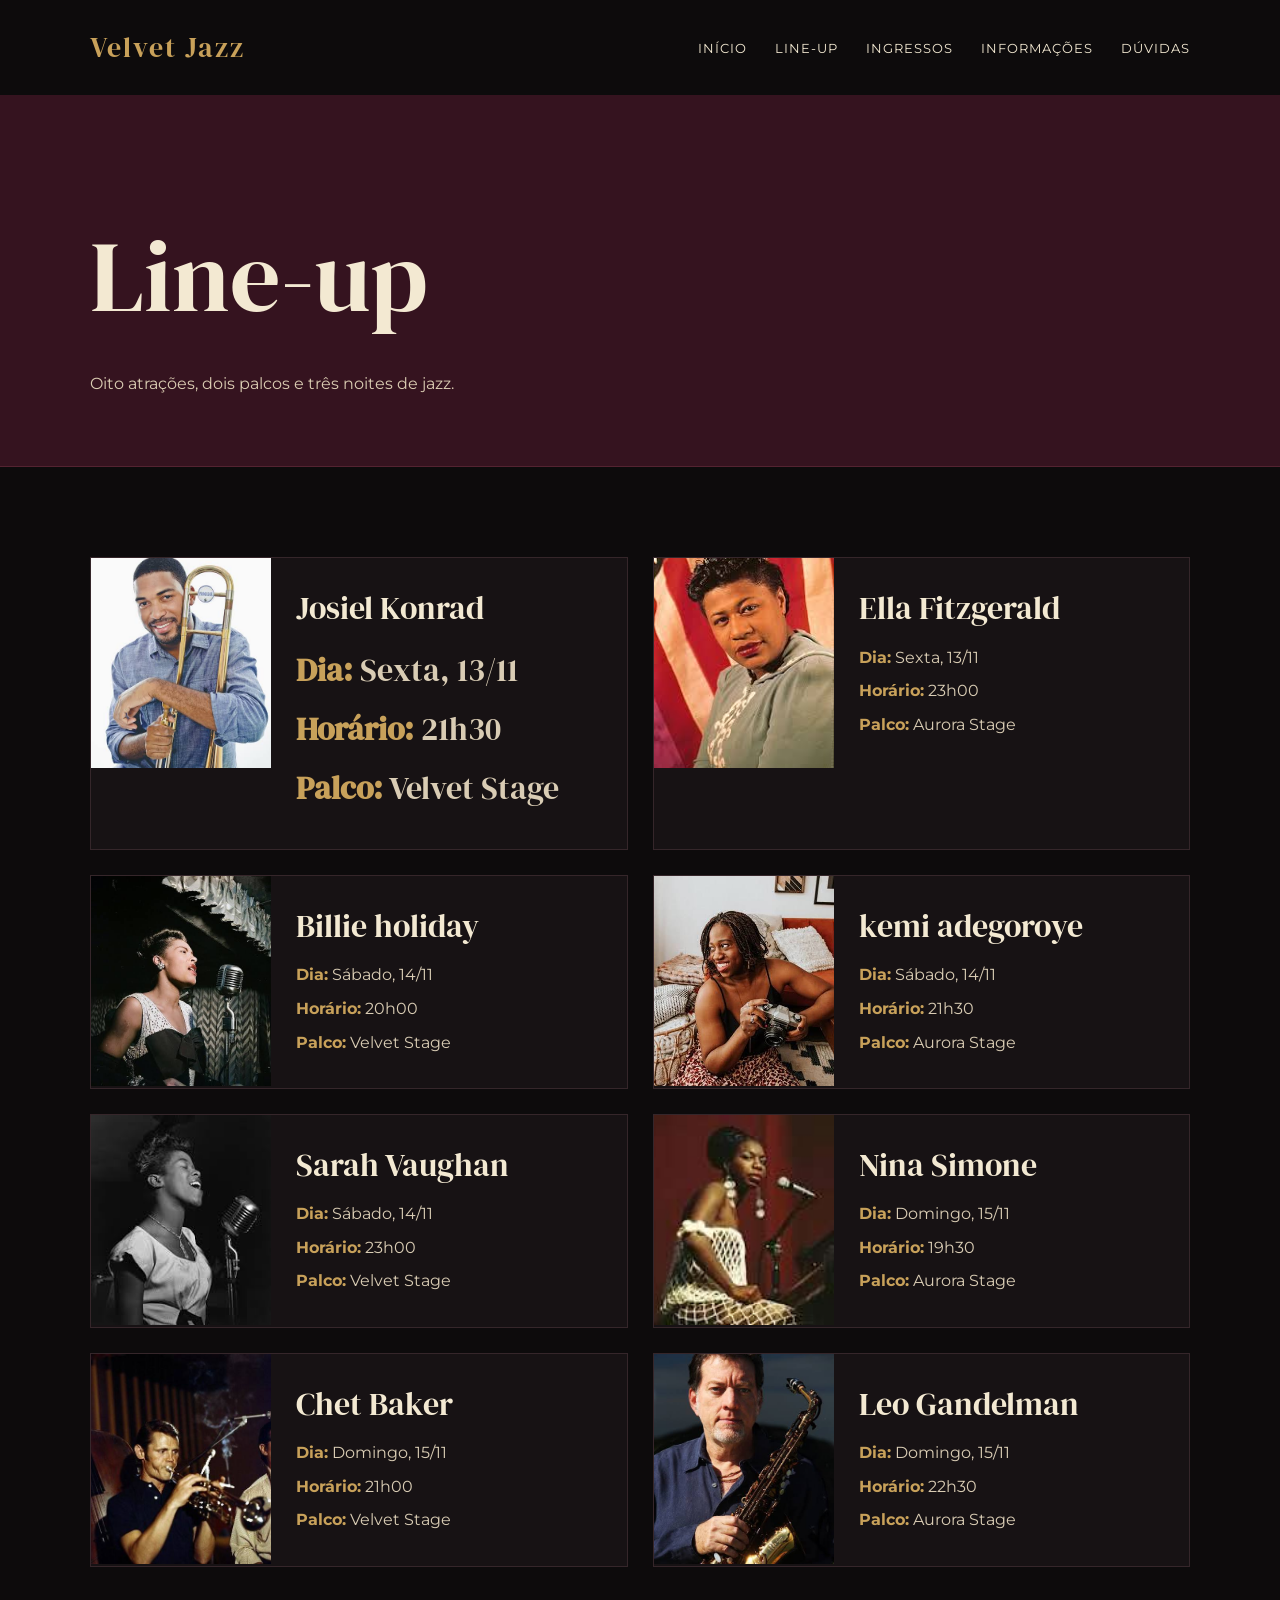
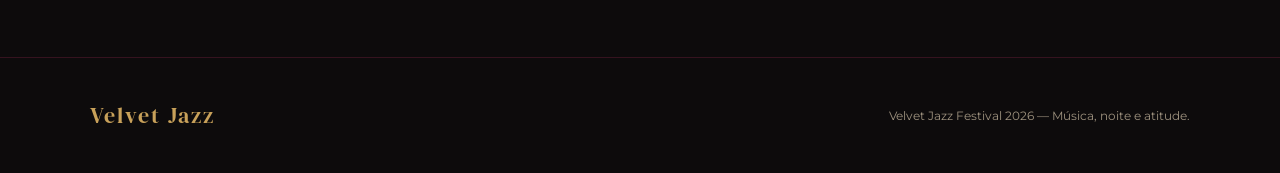
==== lineup.html @ 6e084da4 "Primeiro commit" ====
<!DOCTYPE html>
<html lang="pt-BR">
<head><meta charset="UTF-8"><meta name="viewport" content="width=device-width, initial-scale=1.0">
<title>Line-up | Velvet Jazz</title><link rel="stylesheet" href="css/lineup.css"></head>
<body>
<header>
    <a class="logo" href="index.html">Velvet Jazz</a>
    <nav>
        <ul class="menu">
            <li><a href="index.html">Início</a></li>
            <li><a href="lineup.html">Line-up</a></li>
            <li><a href="ingressos.html">Ingressos</a></li>
            <li><a href="informacoes.html">Informações</a></li>
            <li><a href="faq.html">Dúvidas</a></li>
        </ul>
    </nav>
</header>
<main>
<section class="page-header"><h1>Line-up</h1><p>Oito atrações, dois palcos e três noites de jazz.</p></section>
<section class="lineup">
        <article class="lineup-card">
            <img src="img/Konrad.jpg" alt="Josiel Konrad">
            <div class="lineup-info">
                <h3>Josiel Konrad <h3>
                <p><strong>Dia:</strong> Sexta, 13/11</p>
                <p><strong>Horário:</strong> 21h30</p>
                <p><strong>Palco:</strong> Velvet Stage</p>
            </div>
        </article>
        <article class="lineup-card">
            <img src="img/Ella.jpg" alt="Ella Fitzgerald">
            <div class="lineup-info">
                <h3>Ella Fitzgerald</h3>
                <p><strong>Dia:</strong> Sexta, 13/11</p>
                <p><strong>Horário:</strong> 23h00</p>
                <p><strong>Palco:</strong> Aurora Stage</p>
            </div>
        </article>
        <article class="lineup-card">
            <img src="img/Billie Holiday.jpg" alt="Billie holiday">
            <div class="lineup-info">
                <h3>Billie holiday</h3>
                <p><strong>Dia:</strong> Sábado, 14/11</p>
                <p><strong>Horário:</strong> 20h00</p>
                <p><strong>Palco:</strong> Velvet Stage</p>
            </div>
        </article>
        <article class="lineup-card">
            <img src="img/Kemi Adegoroye.jpg" alt="Kemi adegoroye ">
            <div class="lineup-info">
                <h3>kemi adegoroye</h3>
                <p><strong>Dia:</strong> Sábado, 14/11</p>
                <p><strong>Horário:</strong> 21h30</p>
                <p><strong>Palco:</strong> Aurora Stage</p>
            </div>
        </article>
        <article class="lineup-card">
            <img src="img/Sarah Vaughan.jpg" alt="Sarah Vaughan">
            <div class="lineup-info">
                <h3>Sarah Vaughan</h3>
                <p><strong>Dia:</strong> Sábado, 14/11</p>
                <p><strong>Horário:</strong> 23h00</p>
                <p><strong>Palco:</strong> Velvet Stage</p>
            </div>
        </article>
        <article class="lineup-card">
            <img src="img/Nina Simone.jpg" alt="Nina Simone ">
            <div class="lineup-info">
                <h3>Nina Simone </h3>
                <p><strong>Dia:</strong> Domingo, 15/11</p>
                <p><strong>Horário:</strong> 19h30</p>
                <p><strong>Palco:</strong> Aurora Stage</p>
            </div>
        </article>
        <article class="lineup-card">
            <img src="img/Chet Baker.jpg" alt="Chet Baker">
            <div class="lineup-info">
                <h3>Chet Baker</h3>
                <p><strong>Dia:</strong> Domingo, 15/11</p>
                <p><strong>Horário:</strong> 21h00</p>
                <p><strong>Palco:</strong> Velvet Stage</p>
            </div>
        </article>
        <article class="lineup-card">
            <img src="img/leo gandelman.jpg" alt="Leo Gandelman">
            <div class="lineup-info">
                <h3>Leo Gandelman</h3>
                <p><strong>Dia:</strong> Domingo, 15/11</p>
                <p><strong>Horário:</strong> 22h30</p>
                <p><strong>Palco:</strong> Aurora Stage</p>
            </div>
        </article>
</section>
</main>
<footer>
    <div class="logo">Velvet Jazz</div>
    <p>Velvet Jazz Festival 2026 — Música, noite e atitude.</p>
</footer>
</body>
</html>
---- css/lineup.css ----
@import url('https://fonts.googleapis.com/css2?family=DM+Serif+Display&family=Montserrat:wght@400;500;600;700&display=swap');

* {
    margin: 0;
    padding: 0;
    box-sizing: border-box;
}

html {
    scroll-behavior: smooth;
}

body {
    background-color: #0D0B0C;
    color: #F3E9D2;
    font-family: 'Montserrat', sans-serif;
    line-height: 1.6;
}

img {
    max-width: 100%;
    display: block;
}

a {
    text-decoration: none;
    color: inherit;
}

h1, h2, h3 {
    font-family: 'DM Serif Display', serif;
    font-weight: 400;
}

header {
    width: 100%;
    padding: 25px 7%;
    display: flex;
    justify-content: space-between;
    align-items: center;
    background-color: #0D0B0C;
    border-bottom: 1px solid #35131F;
    position: relative;
    z-index: 10;
}

.logo {
    font-family: 'DM Serif Display', serif;
    font-size: 28px;
    color: #C8A15A;
    letter-spacing: 2px;
}

.menu {
    display: flex;
    gap: 28px;
    list-style: none;
}

.menu a {
    font-size: 13px;
    text-transform: uppercase;
    letter-spacing: 1px;
    color: #F3E9D2;
    transition: 0.3s;
}

.menu a:hover {
    color: #C8A15A;
}

.btn {
    display: inline-block;
    padding: 14px 25px;
    border: 1px solid #C8A15A;
    background-color: #C8A15A;
    color: #0D0B0C;
    font-weight: 700;
    text-transform: uppercase;
    font-size: 12px;
    letter-spacing: 1px;
    transition: 0.3s;
}

.btn:hover {
    background-color: transparent;
    color: #C8A15A;
}

.btn-outline {
    background-color: transparent;
    color: #C8A15A;
}

.btn-outline:hover {
    background-color: #C8A15A;
    color: #0D0B0C;
}

.section {
    padding: 90px 7%;
}

.section-dark {
    background-color: #0D0B0C;
}

.section-wine {
    background-color: #35131F;
}

.section-title {
    margin-bottom: 45px;
}

.section-title small {
    color: #C8A15A;
    text-transform: uppercase;
    letter-spacing: 3px;
    font-size: 12px;
}

.section-title h2 {
    font-size: 55px;
    margin-top: 10px;
}

.page-header {
    padding: 100px 7% 70px;
    background-color: #35131F;
    border-bottom: 1px solid #542331;
}

.page-header h1 {
    font-size: clamp(55px, 8vw, 100px);
    color: #F3E9D2;
}

.page-header p {
    max-width: 650px;
    margin-top: 15px;
    color: #dbcdb3;
}

footer {
    padding: 40px 7%;
    border-top: 1px solid #35131F;
    background-color: #0D0B0C;
    display: flex;
    justify-content: space-between;
    align-items: center;
    gap: 20px;
}

footer .logo {
    font-size: 22px;
}

footer p {
    font-size: 12px;
    color: #9e927f;
}

@media (max-width: 900px) {
    .menu {
        gap: 12px;
    }

    .menu a {
        font-size: 10px;
    }
}

@media (max-width: 650px) {
    header {
        flex-direction: column;
        gap: 20px;
    }

    .menu {
        flex-wrap: wrap;
        justify-content: center;
    }

    footer {
        flex-direction: column;
        text-align: center;
    }
}

.lineup {
    display: grid;
    grid-template-columns: repeat(2, 1fr);
    gap: 25px;
    padding: 90px 7%;
}

.lineup-card {
    display: grid;
    grid-template-columns: 180px 1fr;
    background-color: #171214;
    border: 1px solid #35262a;
    transition: 0.3s;
}

.lineup-card:hover {
    border-color: #C8A15A;
    transform: translateY(-4px);
}

.lineup-card img {
    width: 180px;
    height: 210px;
    object-fit: cover;
}

.lineup-info {
    padding: 25px;
}

.lineup-info h3 {
    font-size: 32px;
    margin-bottom: 10px;
}

.lineup-info p {
    margin-bottom: 8px;
    color: #d9ccb4;
}

.lineup-info strong {
    color: #C8A15A;
}

@media (max-width: 900px) {
    .lineup {
        grid-template-columns: 1fr;
    }
}

@media (max-width: 650px) {
    .lineup-card {
        grid-template-columns: 1fr;
    }

    .lineup-card img {
        width: 100%;
        height: 260px;
    }
}
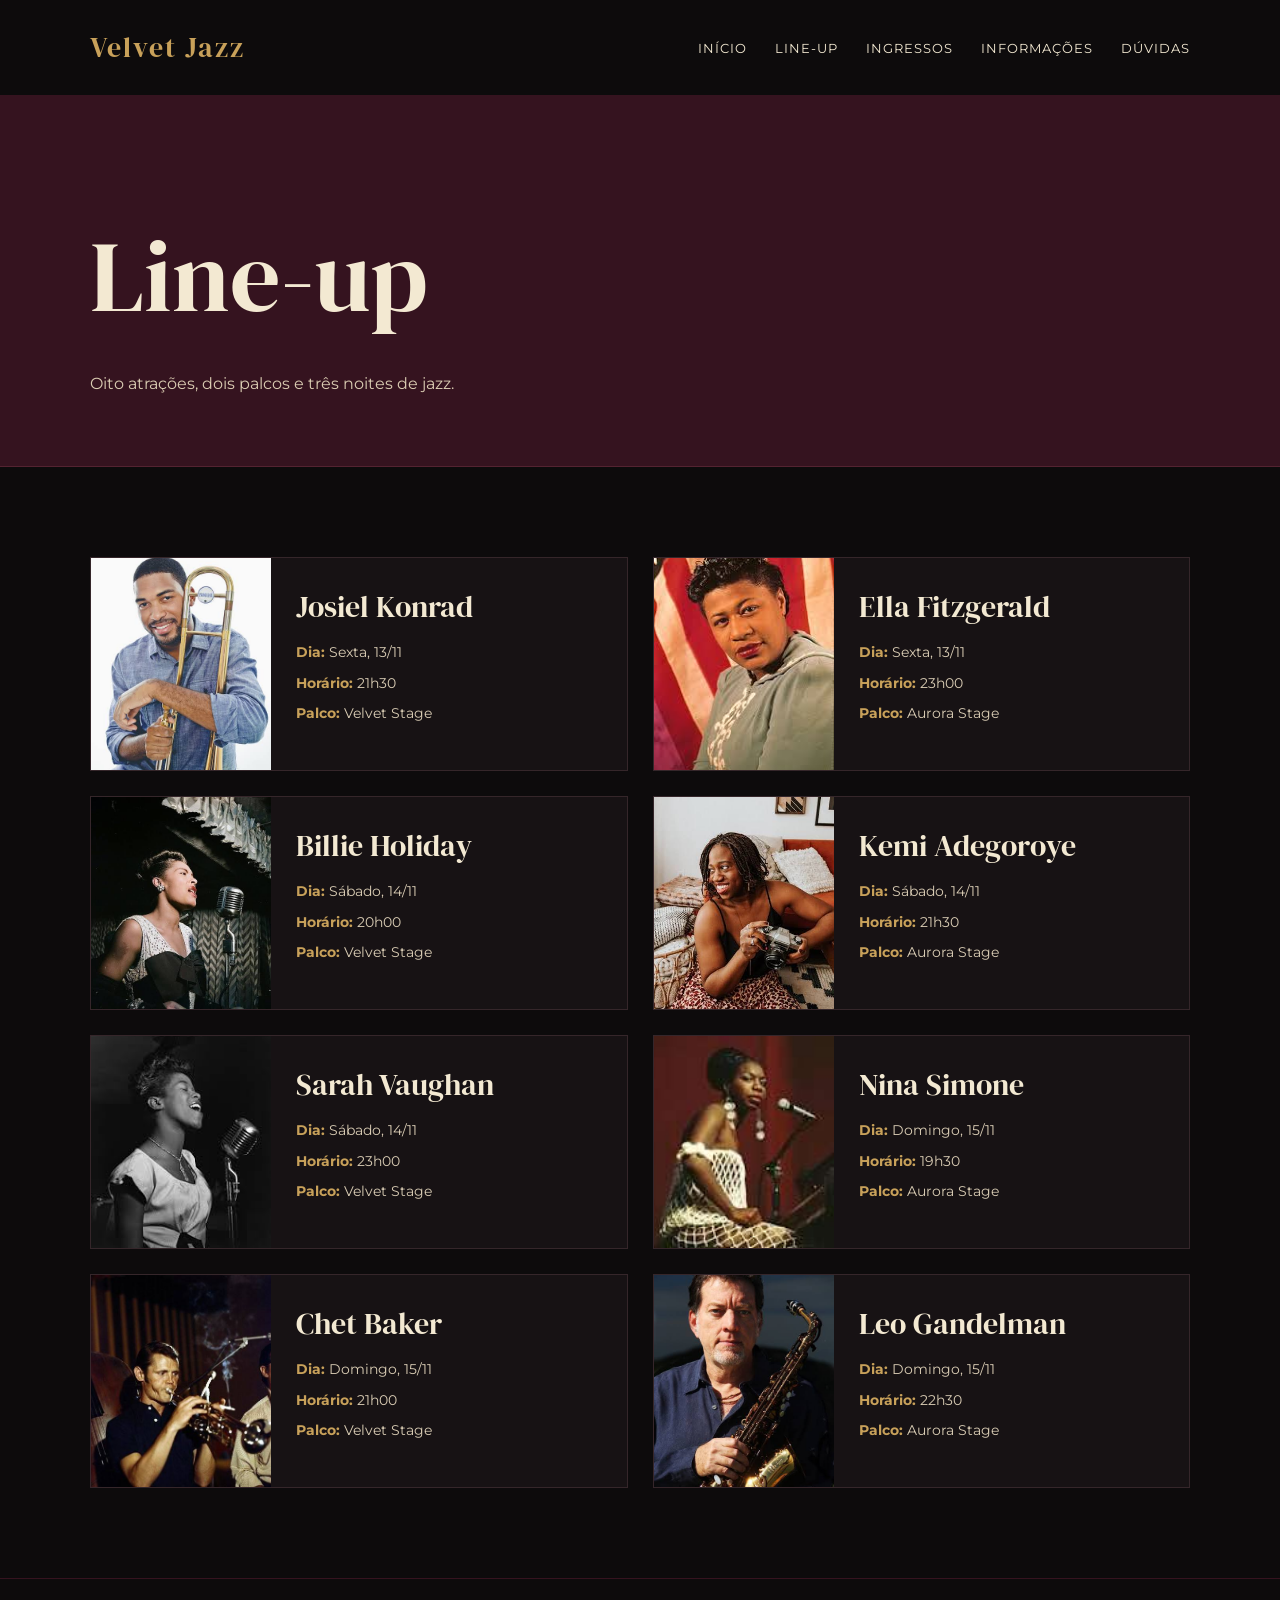
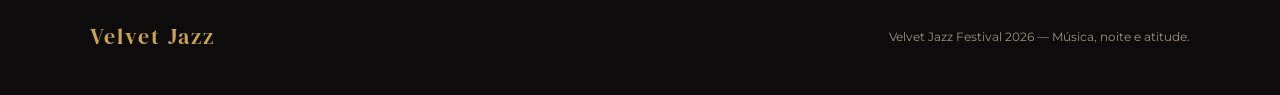
==== commit 4677275a: "Atividade terminada" ====
--- a/lineup.html
+++ b/lineup.html
@@ -1,10 +1,21 @@
 <!DOCTYPE html>
 <html lang="pt-BR">
-<head><meta charset="UTF-8"><meta name="viewport" content="width=device-width, initial-scale=1.0">
-<title>Line-up | Velvet Jazz</title><link rel="stylesheet" href="css/lineup.css"></head>
+
+<head>
+    <meta charset="UTF-8">
+    <meta name="viewport" content="width=device-width, initial-scale=1.0">
+
+    <title>Line-up | Velvet Jazz</title>
+
+    <link rel="stylesheet" href="css/lineup.css">
+</head>
+
 <body>
+
 <header>
+
     <a class="logo" href="index.html">Velvet Jazz</a>
+
     <nav>
         <ul class="menu">
             <li><a href="index.html">Início</a></li>
@@ -14,87 +25,247 @@
             <li><a href="faq.html">Dúvidas</a></li>
         </ul>
     </nav>
+
 </header>
+
 <main>
-<section class="page-header"><h1>Line-up</h1><p>Oito atrações, dois palcos e três noites de jazz.</p></section>
+
+<section class="page-header">
+
+    <h1>Line-up</h1>
+
+    <p>Oito atrações, dois palcos e três noites de jazz.</p>
+
+</section>
+
 <section class="lineup">
-        <article class="lineup-card">
-            <img src="img/Konrad.jpg" alt="Josiel Konrad">
-            <div class="lineup-info">
-                <h3>Josiel Konrad <h3>
-                <p><strong>Dia:</strong> Sexta, 13/11</p>
-                <p><strong>Horário:</strong> 21h30</p>
-                <p><strong>Palco:</strong> Velvet Stage</p>
-            </div>
-        </article>
-        <article class="lineup-card">
-            <img src="img/Ella.jpg" alt="Ella Fitzgerald">
-            <div class="lineup-info">
-                <h3>Ella Fitzgerald</h3>
-                <p><strong>Dia:</strong> Sexta, 13/11</p>
-                <p><strong>Horário:</strong> 23h00</p>
-                <p><strong>Palco:</strong> Aurora Stage</p>
-            </div>
-        </article>
-        <article class="lineup-card">
-            <img src="img/Billie Holiday.jpg" alt="Billie holiday">
-            <div class="lineup-info">
-                <h3>Billie holiday</h3>
-                <p><strong>Dia:</strong> Sábado, 14/11</p>
-                <p><strong>Horário:</strong> 20h00</p>
-                <p><strong>Palco:</strong> Velvet Stage</p>
-            </div>
-        </article>
-        <article class="lineup-card">
-            <img src="img/Kemi Adegoroye.jpg" alt="Kemi adegoroye ">
-            <div class="lineup-info">
-                <h3>kemi adegoroye</h3>
-                <p><strong>Dia:</strong> Sábado, 14/11</p>
-                <p><strong>Horário:</strong> 21h30</p>
-                <p><strong>Palco:</strong> Aurora Stage</p>
-            </div>
-        </article>
-        <article class="lineup-card">
-            <img src="img/Sarah Vaughan.jpg" alt="Sarah Vaughan">
-            <div class="lineup-info">
-                <h3>Sarah Vaughan</h3>
-                <p><strong>Dia:</strong> Sábado, 14/11</p>
-                <p><strong>Horário:</strong> 23h00</p>
-                <p><strong>Palco:</strong> Velvet Stage</p>
-            </div>
-        </article>
-        <article class="lineup-card">
-            <img src="img/Nina Simone.jpg" alt="Nina Simone ">
-            <div class="lineup-info">
-                <h3>Nina Simone </h3>
-                <p><strong>Dia:</strong> Domingo, 15/11</p>
-                <p><strong>Horário:</strong> 19h30</p>
-                <p><strong>Palco:</strong> Aurora Stage</p>
-            </div>
-        </article>
-        <article class="lineup-card">
-            <img src="img/Chet Baker.jpg" alt="Chet Baker">
-            <div class="lineup-info">
-                <h3>Chet Baker</h3>
-                <p><strong>Dia:</strong> Domingo, 15/11</p>
-                <p><strong>Horário:</strong> 21h00</p>
-                <p><strong>Palco:</strong> Velvet Stage</p>
-            </div>
-        </article>
-        <article class="lineup-card">
-            <img src="img/leo gandelman.jpg" alt="Leo Gandelman">
-            <div class="lineup-info">
-                <h3>Leo Gandelman</h3>
-                <p><strong>Dia:</strong> Domingo, 15/11</p>
-                <p><strong>Horário:</strong> 22h30</p>
-                <p><strong>Palco:</strong> Aurora Stage</p>
-            </div>
-        </article>
+
+    <!-- JOSIEL KONRAD -->
+
+    <article class="lineup-card">
+
+        <img src="img/Konrad.jpg" alt="Josiel Konrad">
+
+        <div class="lineup-info">
+
+            <h3>Josiel Konrad</h3>
+
+            <p>
+                <strong>Dia:</strong> Sexta, 13/11
+            </p>
+
+            <p>
+                <strong>Horário:</strong> 21h30
+            </p>
+
+            <p>
+                <strong>Palco:</strong> Velvet Stage
+            </p>
+
+        </div>
+
+    </article>
+
+
+    <!-- ELLA FITZGERALD -->
+
+    <article class="lineup-card">
+
+        <img src="img/Ella.jpg" alt="Ella Fitzgerald">
+
+        <div class="lineup-info">
+
+            <h3>Ella Fitzgerald</h3>
+
+            <p>
+                <strong>Dia:</strong> Sexta, 13/11
+            </p>
+
+            <p>
+                <strong>Horário:</strong> 23h00
+            </p>
+
+            <p>
+                <strong>Palco:</strong> Aurora Stage
+            </p>
+
+        </div>
+
+    </article>
+
+
+    <!-- BILLIE HOLIDAY -->
+
+    <article class="lineup-card">
+
+        <img src="img/Billie Holiday.jpg" alt="Billie Holiday">
+
+        <div class="lineup-info">
+
+            <h3>Billie Holiday</h3>
+
+            <p>
+                <strong>Dia:</strong> Sábado, 14/11
+            </p>
+
+            <p>
+                <strong>Horário:</strong> 20h00
+            </p>
+
+            <p>
+                <strong>Palco:</strong> Velvet Stage
+            </p>
+
+        </div>
+
+    </article>
+
+
+    <!-- KEMI ADEGOROYE -->
+
+    <article class="lineup-card">
+
+        <img src="img/Kemi Adegoroye.jpg" alt="Kemi Adegoroye">
+
+        <div class="lineup-info">
+
+            <h3>Kemi Adegoroye</h3>
+
+            <p>
+                <strong>Dia:</strong> Sábado, 14/11
+            </p>
+
+            <p>
+                <strong>Horário:</strong> 21h30
+            </p>
+
+            <p>
+                <strong>Palco:</strong> Aurora Stage
+            </p>
+
+        </div>
+
+    </article>
+
+
+    
+
+    <article class="lineup-card">
+
+        <img src="img/Sarah Vaughan.jpg" alt="Sarah Vaughan">
+
+        <div class="lineup-info">
+
+            <h3>Sarah Vaughan</h3>
+
+            <p>
+                <strong>Dia:</strong> Sábado, 14/11
+            </p>
+
+            <p>
+                <strong>Horário:</strong> 23h00
+            </p>
+
+            <p>
+                <strong>Palco:</strong> Velvet Stage
+            </p>
+
+        </div>
+
+    </article>
+
+
+ 
+
+    <article class="lineup-card">
+
+        <img src="img/Nina Simone.jpg" alt="Nina Simone">
+
+        <div class="lineup-info">
+
+            <h3>Nina Simone</h3>
+
+            <p>
+                <strong>Dia:</strong> Domingo, 15/11
+            </p>
+
+            <p>
+                <strong>Horário:</strong> 19h30
+            </p>
+
+            <p>
+                <strong>Palco:</strong> Aurora Stage
+            </p>
+
+        </div>
+
+    </article>
+
+
+
+
+    <article class="lineup-card">
+
+        <img src="img/Chet Baker.jpg" alt="Chet Baker">
+
+        <div class="lineup-info">
+
+            <h3>Chet Baker</h3>
+
+            <p>
+                <strong>Dia:</strong> Domingo, 15/11
+            </p>
+
+            <p>
+                <strong>Horário:</strong> 21h00
+            </p>
+
+            <p>
+                <strong>Palco:</strong> Velvet Stage
+            </p>
+
+        </div>
+
+    </article>
+
+
+
+    <article class="lineup-card">
+
+        <img src="img/leo gandelman.jpg" alt="Leo Gandelman">
+
+        <div class="lineup-info">
+
+            <h3>Leo Gandelman</h3>
+
+            <p>
+                <strong>Dia:</strong> Domingo, 15/11
+            </p>
+
+            <p>
+                <strong>Horário:</strong> 22h30
+            </p>
+
+            <p>
+                <strong>Palco:</strong> Aurora Stage
+            </p>
+
+        </div>
+
+    </article>
+
 </section>
+
 </main>
+
 <footer>
+
     <div class="logo">Velvet Jazz</div>
+
     <p>Velvet Jazz Festival 2026 — Música, noite e atitude.</p>
+
 </footer>
+
 </body>
-</html>
+
+</html>
--- a/css/lineup.css
+++ b/css/lineup.css
@@ -1,4 +1,5 @@
 @import url('https://fonts.googleapis.com/css2?family=DM+Serif+Display&family=Montserrat:wght@400;500;600;700&display=swap');
+
 
 * {
     margin: 0;
@@ -6,9 +7,11 @@
     box-sizing: border-box;
 }
 
+
 html {
     scroll-behavior: smooth;
 }
+
 
 body {
     background-color: #0D0B0C;
@@ -17,20 +20,28 @@
     line-height: 1.6;
 }
 
+
 img {
     max-width: 100%;
     display: block;
 }
 
+
 a {
     text-decoration: none;
     color: inherit;
 }
 
-h1, h2, h3 {
+
+h1,
+h2,
+h3 {
     font-family: 'DM Serif Display', serif;
     font-weight: 400;
 }
+
+
+/* HEADER */
 
 header {
     width: 100%;
@@ -44,18 +55,21 @@
     z-index: 10;
 }
 
+
 .logo {
     font-family: 'DM Serif Display', serif;
     font-size: 28px;
     color: #C8A15A;
     letter-spacing: 2px;
 }
+
 
 .menu {
     display: flex;
     gap: 28px;
     list-style: none;
 }
+
 
 .menu a {
     font-size: 13px;
@@ -65,9 +79,13 @@
     transition: 0.3s;
 }
 
+
 .menu a:hover {
     color: #C8A15A;
 }
+
+
+/* BOTÕES */
 
 .btn {
     display: inline-block;
@@ -82,36 +100,46 @@
     transition: 0.3s;
 }
 
+
 .btn:hover {
     background-color: transparent;
     color: #C8A15A;
 }
 
+
 .btn-outline {
     background-color: transparent;
     color: #C8A15A;
 }
+
 
 .btn-outline:hover {
     background-color: #C8A15A;
     color: #0D0B0C;
 }
 
+
+/* SEÇÕES */
+
 .section {
     padding: 90px 7%;
 }
 
+
 .section-dark {
     background-color: #0D0B0C;
 }
 
+
 .section-wine {
     background-color: #35131F;
 }
 
+
 .section-title {
     margin-bottom: 45px;
 }
+
 
 .section-title small {
     color: #C8A15A;
@@ -120,10 +148,14 @@
     font-size: 12px;
 }
 
+
 .section-title h2 {
     font-size: 55px;
     margin-top: 10px;
 }
+
+
+/* CABEÇALHO DA PÁGINA */
 
 .page-header {
     padding: 100px 7% 70px;
@@ -131,16 +163,84 @@
     border-bottom: 1px solid #542331;
 }
 
+
 .page-header h1 {
     font-size: clamp(55px, 8vw, 100px);
     color: #F3E9D2;
 }
+
 
 .page-header p {
     max-width: 650px;
     margin-top: 15px;
     color: #dbcdb3;
 }
+
+
+/* LINE-UP */
+
+.lineup {
+    display: grid;
+    grid-template-columns: repeat(2, 1fr);
+    gap: 25px;
+    padding: 90px 7%;
+}
+
+
+/* TODOS OS CARDS COM O MESMO TAMANHO */
+
+.lineup-card {
+    display: grid;
+    grid-template-columns: 180px 1fr;
+    height: 214px;
+    background-color: #171214;
+    border: 1px solid #35262a;
+    transition: 0.3s;
+    overflow: hidden;
+}
+
+
+.lineup-card:hover {
+    border-color: #C8A15A;
+    transform: translateY(-4px);
+}
+
+
+/* TODAS AS IMAGENS COM O MESMO TAMANHO */
+
+.lineup-card img {
+    width: 180px;
+    height: 212px;
+    object-fit: cover;
+}
+
+
+/* TEXTO */
+
+.lineup-info {
+    padding: 25px;
+}
+
+
+.lineup-info h3 {
+    font-size: 30px;
+    margin-bottom: 10px;
+}
+
+
+.lineup-info p {
+    font-size: 14px;
+    margin-bottom: 8px;
+    color: #d9ccb4;
+}
+
+
+.lineup-info strong {
+    color: #C8A15A;
+}
+
+
+/* FOOTER */
 
 footer {
     padding: 40px 7%;
@@ -152,16 +252,22 @@
     gap: 20px;
 }
 
+
 footer .logo {
     font-size: 22px;
 }
+
 
 footer p {
     font-size: 12px;
     color: #9e927f;
 }
 
+
+/* TABLET */
+
 @media (max-width: 900px) {
+
     .menu {
         gap: 12px;
     }
@@ -169,9 +275,18 @@
     .menu a {
         font-size: 10px;
     }
-}
+
+    .lineup {
+        grid-template-columns: 1fr;
+    }
+
+}
+
+
+/* CELULAR */
 
 @media (max-width: 650px) {
+
     header {
         flex-direction: column;
         gap: 20px;
@@ -182,69 +297,19 @@
         justify-content: center;
     }
 
+    .lineup-card {
+        grid-template-columns: 1fr;
+        height: auto;
+    }
+
+    .lineup-card img {
+        width: 100%;
+        height: 260px;
+    }
+
     footer {
         flex-direction: column;
         text-align: center;
     }
-}
-
-.lineup {
-    display: grid;
-    grid-template-columns: repeat(2, 1fr);
-    gap: 25px;
-    padding: 90px 7%;
-}
-
-.lineup-card {
-    display: grid;
-    grid-template-columns: 180px 1fr;
-    background-color: #171214;
-    border: 1px solid #35262a;
-    transition: 0.3s;
-}
-
-.lineup-card:hover {
-    border-color: #C8A15A;
-    transform: translateY(-4px);
-}
-
-.lineup-card img {
-    width: 180px;
-    height: 210px;
-    object-fit: cover;
-}
-
-.lineup-info {
-    padding: 25px;
-}
-
-.lineup-info h3 {
-    font-size: 32px;
-    margin-bottom: 10px;
-}
-
-.lineup-info p {
-    margin-bottom: 8px;
-    color: #d9ccb4;
-}
-
-.lineup-info strong {
-    color: #C8A15A;
-}
-
-@media (max-width: 900px) {
-    .lineup {
-        grid-template-columns: 1fr;
-    }
-}
-
-@media (max-width: 650px) {
-    .lineup-card {
-        grid-template-columns: 1fr;
-    }
-
-    .lineup-card img {
-        width: 100%;
-        height: 260px;
-    }
+
 }
